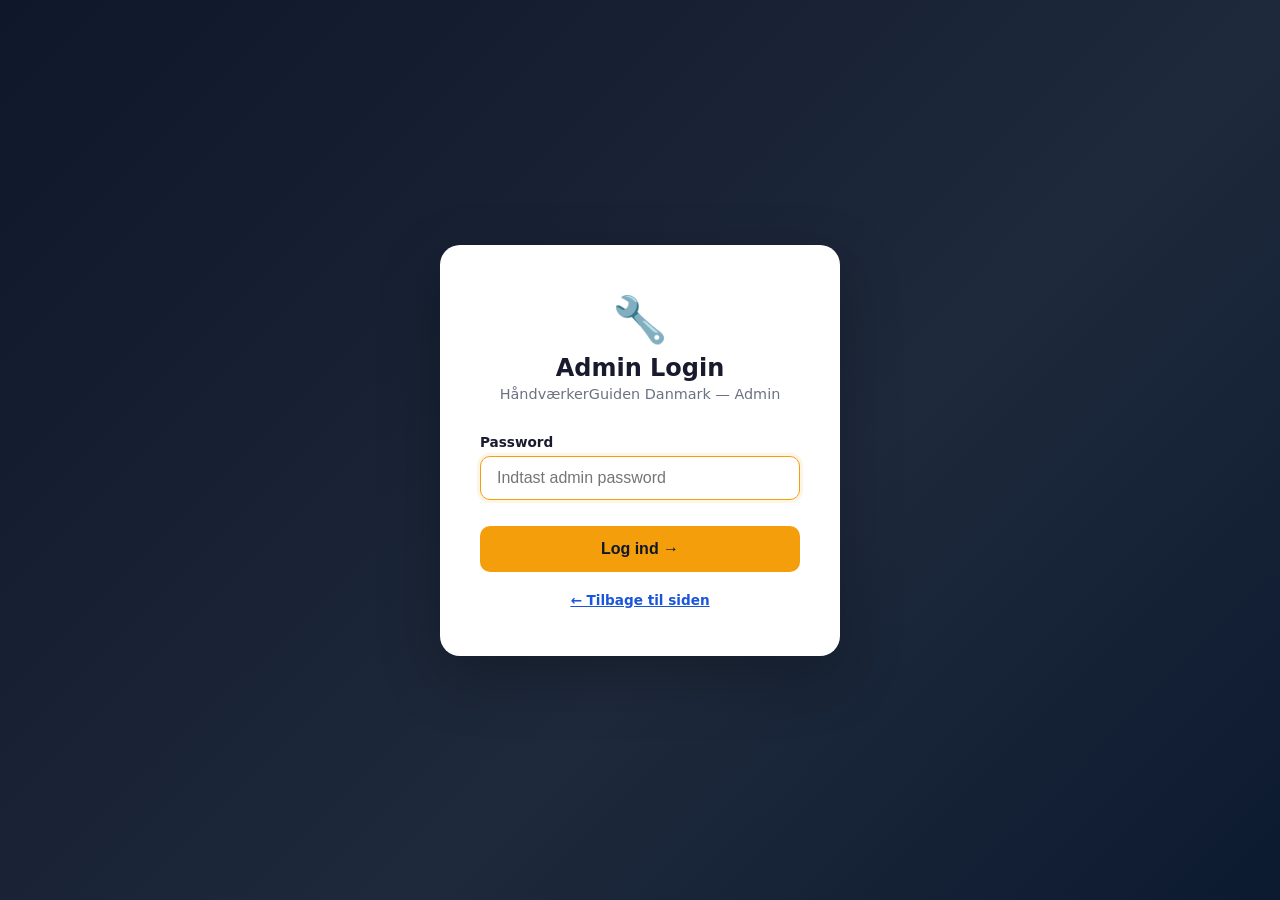
==== admin.html @ 50e91010 "Launch HåndværkerGuiden Danmark Full Danish tradesperson directory covering 14 cities. Features: map" ====
<!DOCTYPE html>
<html lang="da">
<head>
  <meta charset="UTF-8" />
  <meta name="viewport" content="width=device-width, initial-scale=1.0" />
  <title>Admin – HåndværkerGuiden Danmark</title>
  <style>
    *, *::before, *::after { box-sizing: border-box; margin: 0; padding: 0; }
    :root {
      --navy:#0f172a; --navy-2:#1e293b; --navy-3:#334155;
      --gold:#f59e0b; --gold-dark:#d97706; --gold-light:#fef3c7;
      --text:#0f172a; --muted:#64748b; --border:#e2e8f0; --bg:#f8fafc; --white:#fff;
      --green:#059669; --red:#dc2626; --orange:#f59e0b; --purple:#7c3aed;
      --link:#2563eb;
    }
    body { font-family: -apple-system, BlinkMacSystemFont, 'Segoe UI', system-ui, sans-serif; background: var(--bg); color: var(--text); min-height: 100vh; }

    /* TOPBAR */
    .topbar { background: var(--navy); color: #fff; padding: 0 24px; height: 60px; display: flex; align-items: center; justify-content: space-between; border-bottom: 2px solid var(--gold); }
    .topbar-logo { font-weight: 800; font-size: 1rem; display: flex; align-items: center; gap: 8px; color: var(--white); }
    .topbar-logo span { color: var(--gold); }
    .topbar-right { display: flex; align-items: center; gap: 16px; font-size: .88rem; color: #94a3b8; }
    .topbar-right a { color: #94a3b8; text-decoration: none; cursor: pointer; transition: color .15s; }
    .topbar-right a:hover { color: var(--gold); }

    /* LAYOUT */
    .layout { display: flex; min-height: calc(100vh - 60px); }
    .sidebar { width: 220px; background: var(--navy-2); border-right: 1px solid var(--navy-3); padding: 24px 0; flex-shrink: 0; }
    .sidebar a { display: flex; align-items: center; gap: 10px; padding: 11px 24px; font-size: .92rem; font-weight: 500; color: #94a3b8; text-decoration: none; cursor: pointer; transition: all .12s; border-left: 3px solid transparent; }
    .sidebar a:hover { background: rgba(245,158,11,.08); color: var(--gold); }
    .sidebar a.active { background: rgba(245,158,11,.12); color: var(--gold); border-left-color: var(--gold); font-weight: 700; }
    .sidebar-section { font-size: .7rem; font-weight: 700; text-transform: uppercase; letter-spacing: .1em; color: var(--navy-3); padding: 18px 24px 6px; }
    .main { flex: 1; padding: 32px; overflow-y: auto; }

    /* STAT CARDS */
    .stat-cards { display: grid; grid-template-columns: repeat(auto-fill, minmax(180px, 1fr)); gap: 16px; margin-bottom: 32px; }
    .stat-card { background: var(--white); border: 1px solid var(--border); border-radius: 12px; padding: 20px 24px; border-top: 3px solid var(--border); }
    .stat-card .val { font-size: 2.2rem; font-weight: 900; letter-spacing: -.02em; }
    .stat-card .lbl { font-size: .82rem; color: var(--muted); margin-top: 4px; }
    .stat-card.blue   { border-top-color: var(--link); } .stat-card.blue   .val { color: var(--link); }
    .stat-card.gold   { border-top-color: var(--gold); } .stat-card.gold   .val { color: var(--gold-dark); }
    .stat-card.green  { border-top-color: var(--green); } .stat-card.green  .val { color: var(--green); }
    .stat-card.purple { border-top-color: var(--purple); } .stat-card.purple .val { color: var(--purple); }

    /* SECTIONS */
    .section-head { display: flex; align-items: center; justify-content: space-between; margin-bottom: 20px; flex-wrap: wrap; gap: 12px; }
    .section-head h2 { font-size: 1.25rem; font-weight: 800; }
    .tab-panel { display: none; } .tab-panel.active { display: block; }

    /* TABLE */
    .table-wrap { background: var(--white); border: 1px solid var(--border); border-radius: 14px; overflow: hidden; box-shadow: 0 1px 3px rgba(0,0,0,.05); }
    table { width: 100%; border-collapse: collapse; font-size: .875rem; }
    thead { background: var(--bg); }
    th { padding: 12px 14px; text-align: left; font-weight: 700; color: var(--muted); font-size: .78rem; text-transform: uppercase; letter-spacing: .06em; border-bottom: 1px solid var(--border); }
    td { padding: 13px 14px; border-bottom: 1px solid var(--border); vertical-align: middle; }
    tr:last-child td { border-bottom: none; }
    tr:hover td { background: #fafbfc; }

    /* BADGES */
    .badge { display: inline-block; padding: 3px 10px; border-radius: 12px; font-size: .75rem; font-weight: 700; }
    .badge.featured { background: var(--gold-light); color: #92400e; }
    .badge.regular  { background: #f1f5f9; color: #64748b; }
    .badge.pending  { background: #fef3c7; color: #92400e; }
    .badge.active   { background: #d1fae5; color: #065f46; }
    .badge.basic    { background: #f1f5f9; color: #374151; }
    .badge.gold     { background: var(--gold-light); color: #92400e; }
    .badge.premium  { background: #ede9fe; color: #5b21b6; }
    .city-badge { display: inline-block; padding: 2px 8px; border-radius: 10px; font-size: .72rem; font-weight: 600; background: #eff6ff; color: var(--link); border: 1px solid #bfdbfe; }

    /* BUTTONS */
    .btn { display: inline-flex; align-items: center; gap: 6px; padding: 8px 14px; border-radius: 8px; font-size: .83rem; font-weight: 700; cursor: pointer; border: none; transition: all .15s; text-decoration: none; }
    .btn-gold   { background: var(--gold); color: var(--navy); }
    .btn-gold:hover   { background: var(--gold-dark); }
    .btn-navy   { background: var(--navy); color: #fff; }
    .btn-navy:hover   { background: var(--navy-2); }
    .btn-green  { background: var(--green); color: #fff; }
    .btn-green:hover  { background: #047857; }
    .btn-red    { background: var(--red); color: #fff; }
    .btn-red:hover    { background: #b91c1c; }
    .btn-ghost  { background: var(--bg); color: var(--text); border: 1px solid var(--border); }
    .btn-ghost:hover  { background: var(--border); }

    /* MODAL */
    .modal-overlay { display: none; position: fixed; inset: 0; background: rgba(0,0,0,.55); z-index: 999; align-items: center; justify-content: center; padding: 20px; backdrop-filter: blur(4px); }
    .modal-overlay.open { display: flex; }
    .modal { background: var(--white); border-radius: 18px; padding: 36px 32px; max-width: 560px; width: 100%; max-height: 90vh; overflow-y: auto; box-shadow: 0 20px 60px rgba(0,0,0,.3); position: relative; }
    .modal h3 { font-size: 1.25rem; font-weight: 800; margin-bottom: 22px; color: var(--navy); }
    .modal-close { position: absolute; top: 16px; right: 16px; background: var(--bg); border: none; border-radius: 50%; width: 32px; height: 32px; cursor: pointer; font-size: .95rem; color: var(--muted); display: flex; align-items: center; justify-content: center; transition: background .15s; }
    .modal-close:hover { background: var(--border); }
    .form-group { margin-bottom: 14px; }
    .form-group label { display: block; font-size: .82rem; font-weight: 700; margin-bottom: 5px; color: var(--text); }
    .form-group input, .form-group select, .form-group textarea {
      width: 100%; padding: 10px 12px; border: 1.5px solid var(--border); border-radius: 8px; font-size: .9rem; font-family: inherit; outline: none; transition: border-color .15s; background: var(--white);
    }
    .form-group input:focus, .form-group select:focus, .form-group textarea:focus { border-color: var(--gold); box-shadow: 0 0 0 3px rgba(245,158,11,.1); }
    .form-row { display: grid; grid-template-columns: 1fr 1fr; gap: 12px; }
    .form-check { display: flex; align-items: center; gap: 8px; font-size: .9rem; margin-bottom: 14px; padding: 12px; background: var(--gold-light); border-radius: 8px; border: 1px solid #fcd34d; }
    .form-check input { width: auto; }
    .modal-footer { display: flex; gap: 10px; justify-content: flex-end; margin-top: 24px; padding-top: 16px; border-top: 1px solid var(--border); }

    .empty-state { text-align: center; padding: 60px 20px; color: var(--muted); }
    .empty-state .icon { font-size: 3rem; margin-bottom: 12px; }
    .empty-state p { font-size: .95rem; }

    .search-input { padding: 9px 14px; border: 1.5px solid var(--border); border-radius: 8px; font-size: .9rem; outline: none; width: 240px; transition: border-color .15s; background: var(--white); }
    .search-input:focus { border-color: var(--gold); }

    .quick-actions { background: var(--white); border: 1px solid var(--border); border-radius: 14px; padding: 24px; }
    .quick-actions h3 { font-size: 1rem; font-weight: 700; margin-bottom: 16px; color: var(--navy); }

    .tip-box { background: #eff6ff; border: 1px solid #bfdbfe; border-radius: 10px; padding: 14px 18px; font-size: .88rem; color: #1e40af; margin-bottom: 20px; line-height: 1.6; }
    .tip-box strong { font-weight: 700; }

    @media(max-width:768px) {
      .layout { flex-direction: column; }
      .sidebar { width: 100%; padding: 8px 0; display: flex; overflow-x: auto; border-right: none; border-bottom: 1px solid var(--navy-3); }
      .sidebar a { white-space: nowrap; border-left: none; border-bottom: 3px solid transparent; }
      .sidebar a.active { border-left-color: transparent; border-bottom-color: var(--gold); }
      .main { padding: 16px; }
      .form-row { grid-template-columns: 1fr; }
    }
  </style>
</head>
<body>

<!-- TOPBAR -->
<div class="topbar">
  <div class="topbar-logo">🔧 HåndværkerGuiden <span>Danmark</span> <span style="color:#475569;font-weight:400;margin-left:6px;font-size:.85rem">Admin</span></div>
  <div class="topbar-right">
    <a href="index.html" target="_blank">🌐 Se siden</a>
    <a onclick="logout()">← Log ud</a>
  </div>
</div>

<div class="layout">
  <!-- SIDEBAR -->
  <nav class="sidebar">
    <div class="sidebar-section">Dashboard</div>
    <a onclick="showTab('tab-overview')" id="nav-overview" class="active">📊 Oversigt</a>
    <div class="sidebar-section">Indhold</div>
    <a onclick="showTab('tab-listings')" id="nav-listings">🔧 Håndværkere</a>
    <a onclick="showTab('tab-signups')" id="nav-signups">📥 Tilmeldinger <span id="pending-badge" style="background:var(--gold);color:var(--navy);border-radius:10px;padding:1px 7px;font-size:.72rem;margin-left:4px;font-weight:800"></span></a>
  </nav>

  <!-- MAIN -->
  <main class="main">

    <!-- OVERVIEW -->
    <div id="tab-overview" class="tab-panel active">
      <h2 style="font-size:1.5rem;font-weight:900;margin-bottom:6px;color:var(--navy)">God dag 👋</h2>
      <p style="color:var(--muted);margin-bottom:28px;font-size:.95rem">Her er et overblik over HåndværkerGuiden Danmark.</p>
      <div class="stat-cards">
        <div class="stat-card blue"><div class="val" id="ov-total">0</div><div class="lbl">Firmaer i alt</div></div>
        <div class="stat-card gold"><div class="val" id="ov-featured">0</div><div class="lbl">Fremhævet (betalt)</div></div>
        <div class="stat-card green"><div class="val" id="ov-signups">0</div><div class="lbl">Nye tilmeldinger</div></div>
        <div class="stat-card purple"><div class="val" id="ov-cities">0</div><div class="lbl">Byer dækket</div></div>
      </div>
      <div class="tip-box">💡 <strong>Tip:</strong> Ændringer du gemmer her vises automatisk på den offentlige side. Tilføj nye firmaer og marker dem som "Fremhævet" for at de vises øverst i søgeresultater.</div>
      <div class="quick-actions">
        <h3>Hurtige handlinger</h3>
        <div style="display:flex;gap:12px;flex-wrap:wrap">
          <button class="btn btn-gold" onclick="openAddModal()">＋ Tilføj firma</button>
          <button class="btn btn-ghost" onclick="showTab('tab-signups')">📥 Se tilmeldinger</button>
          <button class="btn btn-ghost" onclick="exportData()">⬇️ Eksporter data</button>
          <button class="btn btn-ghost" onclick="resetToDefault()" style="color:var(--red)">↩️ Nulstil til standard</button>
        </div>
      </div>
    </div>

    <!-- LISTINGS -->
    <div id="tab-listings" class="tab-panel">
      <div class="section-head">
        <h2>Håndværkere (<span id="listing-count">0</span>)</h2>
        <div style="display:flex;gap:10px;align-items:center;flex-wrap:wrap">
          <input class="search-input" id="listing-search" placeholder="🔍 Søg firma eller by..." oninput="renderListingsTable()" />
          <button class="btn btn-gold" onclick="openAddModal()">＋ Tilføj firma</button>
        </div>
      </div>
      <div class="table-wrap">
        <table>
          <thead><tr><th>Firma</th><th>By</th><th>Fag</th><th>Telefon</th><th>Type</th><th>Rating</th><th>Handlinger</th></tr></thead>
          <tbody id="listings-tbody"></tbody>
        </table>
      </div>
    </div>

    <!-- SIGNUPS -->
    <div id="tab-signups" class="tab-panel">
      <div class="section-head">
        <h2>Tilmeldinger (<span id="signup-count">0</span>)</h2>
        <button class="btn btn-ghost" onclick="clearApproved()">Ryd godkendte</button>
      </div>
      <div class="table-wrap">
        <table>
          <thead><tr><th>Firma</th><th>Fag</th><th>Pakke</th><th>E-mail</th><th>Dato</th><th>Status</th><th>Handlinger</th></tr></thead>
          <tbody id="signups-tbody"></tbody>
        </table>
      </div>
    </div>

  </main>
</div>

<!-- ADD/EDIT MODAL -->
<div id="listing-modal" class="modal-overlay" onclick="if(event.target===this)closeModal()">
  <div class="modal">
    <button class="modal-close" onclick="closeModal()">✕</button>
    <h3 id="modal-heading">Tilføj firma</h3>
    <input type="hidden" id="edit-id" value="" />

    <div class="form-row">
      <div class="form-group"><label>Firmanavn *</label><input type="text" id="e-name" placeholder="f.eks. Jensen El ApS" /></div>
      <div class="form-group"><label>Fag *</label>
        <select id="e-trade">
          <option value="elektriker">Elektriker</option>
          <option value="vvs">VVS-installatør</option>
          <option value="tømrer">Tømrer</option>
          <option value="maler">Maler</option>
          <option value="murer">Murer</option>
          <option value="tag">Tag &amp; Isolering</option>
          <option value="gulv">Gulvlægger</option>
          <option value="kloak">Kloakmester</option>
          <option value="glarmester">Glarmester</option>
        </select>
      </div>
    </div>

    <div class="form-row">
      <div class="form-group"><label>By *</label>
        <select id="e-city">
          <option value="københavn">København</option>
          <option value="aarhus">Aarhus</option>
          <option value="odense">Odense</option>
          <option value="aalborg">Aalborg</option>
          <option value="esbjerg">Esbjerg</option>
          <option value="vejle">Vejle</option>
          <option value="randers">Randers</option>
          <option value="roskilde">Roskilde</option>
          <option value="herning">Herning</option>
          <option value="silkeborg">Silkeborg</option>
          <option value="horsens">Horsens</option>
          <option value="kolding">Kolding</option>
          <option value="næstved">Næstved</option>
          <option value="viborg">Viborg</option>
        </select>
      </div>
      <div class="form-group"><label>Område / Dækningszone</label><input type="text" id="e-area" placeholder="f.eks. Aarhus C og omegn" /></div>
    </div>

    <div class="form-row">
      <div class="form-group"><label>Telefon *</label><input type="tel" id="e-phone" placeholder="12 34 56 78" /></div>
      <div class="form-group"><label>Hjemmeside</label><input type="url" id="e-website" placeholder="https://..." /></div>
    </div>

    <div class="form-group"><label>Kort beskrivelse <span style="font-weight:400;color:var(--muted)">(vises kun på fremhævede kort)</span></label><textarea id="e-desc" rows="2" placeholder="Hvad specialiserer firmaet sig i?"></textarea></div>

    <div class="form-row">
      <div class="form-group"><label>Rating (1.0–5.0)</label><input type="number" id="e-rating" min="1" max="5" step="0.1" placeholder="4.5" /></div>
      <div class="form-group"><label>Antal anmeldelser</label><input type="number" id="e-reviews" min="0" placeholder="12" /></div>
    </div>

    <div class="form-row">
      <div class="form-group"><label>Breddegrad (lat) <span style="font-weight:400;color:var(--muted)">til kort</span></label><input type="number" id="e-lat" step="any" placeholder="56.163" /></div>
      <div class="form-group"><label>Længdegrad (lng)</label><input type="number" id="e-lng" step="any" placeholder="10.203" /></div>
    </div>

    <div class="form-check">
      <input type="checkbox" id="e-featured" />
      <label for="e-featured"><strong>⭐ Fremhævet firma</strong> — vises øverst og har guldramme (betalt annonce)</label>
    </div>

    <div class="modal-footer">
      <button class="btn btn-ghost" onclick="closeModal()">Annuller</button>
      <button class="btn btn-gold" onclick="saveListing()">💾 Gem firma</button>
    </div>
  </div>
</div>

<script>
// ============================================================
// AUTH
// ============================================================
if (sessionStorage.getItem('hg_admin') !== 'true') {
  window.location.href = 'login.html';
}
function logout() {
  sessionStorage.removeItem('hg_admin');
  window.location.href = 'login.html';
}

// ============================================================
// DEFAULT DATA — alle 44 firmaer, alle byer
// ============================================================
const DEFAULT_LISTINGS = [
  // KØBENHAVN
  { id:1,  city:'københavn', featured:true,  name:"Hovedstaden El-Service A/S",    trade:"elektriker", tradeLabel:"Elektriker",      desc:"Autoriseret elinstallatør med speciale i boligrenovering og erhverv i hele Storkøbenhavn. Hurtigt tilbud og fleksible tider.",   phone:"32 12 34 56", website:"https://example.dk", area:"København & Frederiksberg", rating:4.9, reviewCount:47, lat:55.676, lng:12.568 },
  { id:2,  city:'københavn', featured:true,  name:"KBH VVS Specialister ApS",      trade:"vvs",        tradeLabel:"VVS-installatør", desc:"Autoriseret VVS-firma med 20 år i branchen. Badeværelsesrenovering, varmepumper og gulvvarme til fast og fair pris.",           phone:"33 23 45 67", website:"https://example.dk", area:"Hele København og omegn",   rating:4.8, reviewCount:38, lat:55.680, lng:12.574 },
  { id:3,  city:'københavn', featured:true,  name:"Nordsjællands Tømrer ApS",      trade:"tømrer",     tradeLabel:"Tømrer",          desc:"Erfarne tømrere og snedkere. Facaderenovering, kviste, altaner og carporte. Gratis besigtigelse.",                                phone:"28 99 11 44", website:"https://example.dk", area:"København N, Brønshøj",     rating:4.7, reviewCount:31, lat:55.690, lng:12.543 },
  { id:4,  city:'københavn', featured:false, name:"Nørrebro Malerfirma",            trade:"maler",      tradeLabel:"Maler",           desc:"", phone:"26 11 22 33", website:"", area:"Nørrebro, Østerbro, Indre By", rating:4.5, reviewCount:12, lat:55.692, lng:12.548 },
  { id:5,  city:'københavn', featured:false, name:"KBH Kloakmester Service",        trade:"kloak",      tradeLabel:"Kloakmester",     desc:"", phone:"32 88 77 66", website:"", area:"Hele København",              rating:4.3, reviewCount:9,  lat:55.672, lng:12.558 },
  { id:6,  city:'københavn', featured:false, name:"Capital Glarmester",             trade:"glarmester", tradeLabel:"Glarmester",      desc:"", phone:"33 44 55 66", website:"", area:"København og Frederiksberg",  rating:4.2, reviewCount:7,  lat:55.668, lng:12.571 },
  // AARHUS
  { id:7,  city:'aarhus', featured:true,  name:"Aarhus El-Service ApS",            trade:"elektriker", tradeLabel:"Elektriker",      desc:"Autoriseret elinstallatør med over 15 års erfaring. Alt fra fejlfinding til nye installationer i parcelhuse og erhverv.",         phone:"86 12 34 56", website:"https://example.dk", area:"Aarhus C & omegn",          rating:4.8, reviewCount:23, lat:56.157, lng:10.211 },
  { id:8,  city:'aarhus', featured:true,  name:"Hansen VVS & Badeværelse",         trade:"vvs",        tradeLabel:"VVS-installatør", desc:"Autoriseret VVS-firma. Specialister i badeværelsesrenovering, gulvvarme og varmepumper. Hurtig respons på akutte opgaver.",      phone:"87 65 43 21", website:"https://example.dk", area:"Aarhus N, Risskov, Lystrup", rating:4.9, reviewCount:31, lat:56.187, lng:10.201 },
  { id:9,  city:'aarhus', featured:true,  name:"Mikkelsen Tømrer & Snedker",       trade:"tømrer",     tradeLabel:"Tømrer",          desc:"Kvalitetstømreri til private og boligforeninger. Tagrenoveringer, kviste, carporte og terrasser. Gratis tilbud.",                  phone:"23 45 67 89", website:"https://example.dk", area:"Hele Aarhus Kommune",        rating:4.7, reviewCount:18, lat:56.163, lng:10.182 },
  { id:10, city:'aarhus', featured:true,  name:"Brdr. Andersen Malerfirma",        trade:"maler",      tradeLabel:"Maler",           desc:"Professionelt malerfirma med fokus på grundig forbehandling og holdbare resultater. Indendørs, udendørs og tapetsering.",          phone:"40 20 10 30", website:"https://example.dk", area:"Aarhus S, Viby, Brabrand",   rating:4.6, reviewCount:14, lat:56.120, lng:10.169 },
  { id:11, city:'aarhus', featured:false, name:"Larsen El",                        trade:"elektriker", tradeLabel:"Elektriker",      desc:"", phone:"86 99 11 22", website:"", area:"Aarhus V",                   rating:4.2, reviewCount:7,  lat:56.154, lng:10.168 },
  { id:12, city:'aarhus', featured:false, name:"TAG & ISOLERING Aarhus",           trade:"tag",        tradeLabel:"Tag & Isolering", desc:"", phone:"71 44 55 66", website:"", area:"Hele Østjylland",            rating:4.4, reviewCount:11, lat:56.180, lng:10.225 },
  { id:13, city:'aarhus', featured:false, name:"Kloakmester Søren Nielsen",        trade:"kloak",      tradeLabel:"Kloakmester",     desc:"", phone:"86 33 11 22", website:"", area:"Aarhus, Odder, Horsens",    rating:4.0, reviewCount:6,  lat:56.139, lng:10.204 },
  // ODENSE
  { id:14, city:'odense', featured:true,  name:"Odense El & Teknik A/S",           trade:"elektriker", tradeLabel:"Elektriker",      desc:"Autoriseret elinstallatør på Fyn med speciale i smart home, solceller og ladestandere til elbil.",                               phone:"66 12 34 56", website:"https://example.dk", area:"Odense C og NV",            rating:4.7, reviewCount:29, lat:55.396, lng:10.388 },
  { id:15, city:'odense', featured:true,  name:"Fyns VVS & Energi ApS",            trade:"vvs",        tradeLabel:"VVS-installatør", desc:"Autoriseret VVS på Fyn. Varmepumper, solvarme og energirenovering til private og boligforeninger.",                              phone:"63 23 45 67", website:"https://example.dk", area:"Odense og hele Fyn",        rating:4.8, reviewCount:22, lat:55.405, lng:10.375 },
  { id:16, city:'odense', featured:false, name:"Andersen Maler Odense",            trade:"maler",      tradeLabel:"Maler",           desc:"", phone:"65 99 11 22", website:"", area:"Odense og omegn",            rating:4.4, reviewCount:8,  lat:55.389, lng:10.395 },
  { id:17, city:'odense', featured:false, name:"Fyn Tømrermester",                 trade:"tømrer",     tradeLabel:"Tømrer",          desc:"", phone:"24 55 66 77", website:"", area:"Odense og Middelfart",      rating:4.2, reviewCount:6,  lat:55.385, lng:10.380 },
  { id:18, city:'odense', featured:false, name:"Odense Murerforretning",           trade:"murer",      tradeLabel:"Murer",           desc:"", phone:"66 14 22 33", website:"", area:"Odense og Kerteminde",      rating:4.3, reviewCount:5,  lat:55.400, lng:10.404 },
  // AALBORG
  { id:19, city:'aalborg', featured:true,  name:"Aalborg El-Installation ApS",     trade:"elektriker", tradeLabel:"Elektriker",      desc:"Nordjyllands førende elinstallatør. Boliger, erhverv og industrianlæg. Tilbud inden 24 timer.",                                  phone:"98 12 34 56", website:"https://example.dk", area:"Aalborg og omegn",          rating:4.8, reviewCount:34, lat:57.048, lng:9.921 },
  { id:20, city:'aalborg', featured:true,  name:"Nord VVS & Varmeteknik",          trade:"vvs",        tradeLabel:"VVS-installatør", desc:"Autoriseret VVS i Nordjylland. Specialister i varmepumper, badeværelse og fjernvarmetilslutning.",                               phone:"98 65 43 21", website:"https://example.dk", area:"Aalborg, Nørresundby",      rating:4.7, reviewCount:19, lat:57.053, lng:9.930 },
  { id:21, city:'aalborg', featured:false, name:"Nordjysk Malerfirma",             trade:"maler",      tradeLabel:"Maler",           desc:"", phone:"30 11 22 33", website:"", area:"Aalborg og Nørresundby",   rating:4.3, reviewCount:7,  lat:57.043, lng:9.910 },
  { id:22, city:'aalborg', featured:false, name:"Aalborg Tømrer & Snedker",        trade:"tømrer",     tradeLabel:"Tømrer",          desc:"", phone:"42 55 66 77", website:"", area:"Aalborg og Jammerbugt",   rating:4.1, reviewCount:5,  lat:57.040, lng:9.935 },
  // ESBJERG
  { id:23, city:'esbjerg', featured:true,  name:"Vestjyllands El-Service ApS",     trade:"elektriker", tradeLabel:"Elektriker",      desc:"Autoriseret elinstallatør i Esbjerg. Industriel, marin og privat installation. 24/7 vagtservice.",                               phone:"75 12 34 56", website:"https://example.dk", area:"Esbjerg, Fanø og Varde",    rating:4.6, reviewCount:15, lat:55.476, lng:8.459 },
  { id:24, city:'esbjerg', featured:false, name:"Esbjerg VVS & Kloak",             trade:"vvs",        tradeLabel:"VVS-installatør", desc:"", phone:"75 65 43 21", website:"", area:"Esbjerg og Ribe",          rating:4.2, reviewCount:8,  lat:55.470, lng:8.452 },
  { id:25, city:'esbjerg', featured:false, name:"Sønderjyllands Maler",            trade:"maler",      tradeLabel:"Maler",           desc:"", phone:"74 12 33 44", website:"", area:"Esbjerg og Kolding",       rating:4.1, reviewCount:4,  lat:55.482, lng:8.470 },
  // VEJLE
  { id:26, city:'vejle', featured:true,  name:"Vejle El & Smart Home",             trade:"elektriker", tradeLabel:"Elektriker",      desc:"Autoriseret elektriker med speciale i smart home, solceller og ladestandere. Betjener hele Trekantområdet.",                     phone:"75 82 34 56", website:"https://example.dk", area:"Vejle og Trekantområdet",  rating:4.7, reviewCount:21, lat:55.709, lng:9.536 },
  { id:27, city:'vejle', featured:true,  name:"Trekant VVS & Badeværelse",         trade:"vvs",        tradeLabel:"VVS-installatør", desc:"Autoriseret VVS til private og erhverv i Trekantområdet. Varmepumper, badeværelser og gulvvarme.",                               phone:"75 82 65 43", website:"https://example.dk", area:"Vejle, Kolding, Fredericia", rating:4.6, reviewCount:17, lat:55.715, lng:9.528 },
  { id:28, city:'vejle', featured:false, name:"Vejle Tømrerfirma",                 trade:"tømrer",     tradeLabel:"Tømrer",          desc:"", phone:"75 82 11 22", website:"", area:"Vejle og Hedensted",       rating:4.3, reviewCount:8,  lat:55.703, lng:9.548 },
  // RANDERS
  { id:29, city:'randers', featured:true,  name:"Randers El-Mester ApS",           trade:"elektriker", tradeLabel:"Elektriker",      desc:"Autoriseret elinstallatør i Randers og omegn. Bolig, landbrug og erhverv. Akutservice.",                                        phone:"86 42 34 56", website:"https://example.dk", area:"Randers og Favrskov",      rating:4.6, reviewCount:13, lat:56.461, lng:10.036 },
  { id:30, city:'randers', featured:false, name:"Randers VVS Service",             trade:"vvs",        tradeLabel:"VVS-installatør", desc:"", phone:"86 42 65 43", website:"", area:"Randers og Hobro",         rating:4.2, reviewCount:6,  lat:56.455, lng:10.045 },
  // ROSKILDE
  { id:31, city:'roskilde', featured:true,  name:"Roskilde El & Teknik",           trade:"elektriker", tradeLabel:"Elektriker",      desc:"Autoriseret elinstallatør vest for København. Specialister i energirenovering og EV-ladestandere.",                              phone:"46 32 34 56", website:"https://example.dk", area:"Roskilde og Lejre",         rating:4.6, reviewCount:17, lat:55.642, lng:12.087 },
  { id:32, city:'roskilde', featured:false, name:"Sjællandsk Malerfirma",          trade:"maler",      tradeLabel:"Maler",           desc:"", phone:"46 32 65 43", website:"", area:"Roskilde og Holbæk",       rating:4.4, reviewCount:9,  lat:55.648, lng:12.095 },
  // HERNING
  { id:33, city:'herning', featured:true,  name:"Midtjyllands El & Teknik",        trade:"elektriker", tradeLabel:"Elektriker",      desc:"Autoriseret elinstallatør i Midt- og Vestjylland. Bolig, landbrug og erhverv. 24/7.",                                            phone:"97 22 34 56", website:"https://example.dk", area:"Herning og Ikast",          rating:4.5, reviewCount:13, lat:56.139, lng:8.973 },
  { id:34, city:'herning', featured:false, name:"Herning VVS Service",             trade:"vvs",        tradeLabel:"VVS-installatør", desc:"", phone:"97 22 65 43", website:"", area:"Herning og Holstebro",     rating:4.2, reviewCount:6,  lat:56.132, lng:8.980 },
  // SILKEBORG
  { id:35, city:'silkeborg', featured:true,  name:"Silkeborg El-Service",          trade:"elektriker", tradeLabel:"Elektriker",      desc:"Autoriseret elinstallatør i hjertet af Jylland. Specialister i energioptimering og solceller.",                                 phone:"86 82 34 56", website:"https://example.dk", area:"Silkeborg og Skanderborg",  rating:4.7, reviewCount:16, lat:56.172, lng:9.551 },
  { id:36, city:'silkeborg', featured:false, name:"Silkeborg Tømrerfirma",         trade:"tømrer",     tradeLabel:"Tømrer",          desc:"", phone:"86 82 65 43", website:"", area:"Silkeborg og Viborg",      rating:4.3, reviewCount:7,  lat:56.165, lng:9.558 },
  // HORSENS
  { id:37, city:'horsens', featured:true,  name:"Horsens El-Installatør",          trade:"elektriker", tradeLabel:"Elektriker",      desc:"Autoriseret elinstallatør i Horsens. Bolig, erhverv og havneområdet. Hurtigt tilbud.",                                          phone:"75 62 34 56", website:"https://example.dk", area:"Horsens og Hedensted",     rating:4.5, reviewCount:11, lat:55.860, lng:9.844 },
  { id:38, city:'horsens', featured:false, name:"Horsens VVS & Varme",             trade:"vvs",        tradeLabel:"VVS-installatør", desc:"", phone:"75 62 65 43", website:"", area:"Horsens og Skanderborg",   rating:4.2, reviewCount:5,  lat:55.866, lng:9.851 },
  // KOLDING
  { id:39, city:'kolding', featured:true,  name:"Kolding El & Teknik ApS",         trade:"elektriker", tradeLabel:"Elektriker",      desc:"Autoriseret elinstallatør med base i Kolding. Servicerer hele Syd- og Sønderjylland.",                                          phone:"75 52 34 56", website:"https://example.dk", area:"Kolding og Haderslev",     rating:4.6, reviewCount:14, lat:55.491, lng:9.472 },
  { id:40, city:'kolding', featured:false, name:"Kolding Murerforretning",         trade:"murer",      tradeLabel:"Murer",           desc:"", phone:"75 52 65 43", website:"", area:"Kolding og omegn",         rating:4.1, reviewCount:6,  lat:55.498, lng:9.480 },
  // NÆSTVED
  { id:41, city:'næstved', featured:true,  name:"Næstved El-Service",              trade:"elektriker", tradeLabel:"Elektriker",      desc:"Autoriseret elinstallatør på Sydsjælland. Bolig, erhverv og landbrug.",                                                         phone:"55 72 34 56", website:"https://example.dk", area:"Næstved og Vordingborg",   rating:4.5, reviewCount:10, lat:55.230, lng:11.762 },
  { id:42, city:'næstved', featured:false, name:"Sydsjællands VVS",               trade:"vvs",        tradeLabel:"VVS-installatør", desc:"", phone:"55 72 65 43", website:"", area:"Næstved og Faxe",          rating:4.0, reviewCount:4,  lat:55.236, lng:11.770 },
  // VIBORG
  { id:43, city:'viborg', featured:true,  name:"Viborg El & Kraft ApS",            trade:"elektriker", tradeLabel:"Elektriker",      desc:"Autoriseret elinstallatør centralt i Jylland. Bolig, landbrug og industri.",                                                     phone:"86 62 34 56", website:"https://example.dk", area:"Viborg og Skive",           rating:4.6, reviewCount:12, lat:56.453, lng:9.403 },
  { id:44, city:'viborg', featured:false, name:"Viborg Tømrermester",              trade:"tømrer",     tradeLabel:"Tømrer",          desc:"", phone:"86 62 65 43", website:"", area:"Viborg og Bjerringbro",    rating:4.2, reviewCount:5,  lat:56.459, lng:9.412 },
];

const TRADE_LABELS = { elektriker:'Elektriker', vvs:'VVS-installatør', tømrer:'Tømrer', maler:'Maler', murer:'Murer', tag:'Tag & Isolering', gulv:'Gulvlægger', kloak:'Kloakmester', glarmester:'Glarmester' };
const CITY_LABELS  = { københavn:'København', aarhus:'Aarhus', odense:'Odense', aalborg:'Aalborg', esbjerg:'Esbjerg', vejle:'Vejle', randers:'Randers', roskilde:'Roskilde', herning:'Herning', silkeborg:'Silkeborg', horsens:'Horsens', kolding:'Kolding', næstved:'Næstved', viborg:'Viborg' };

function getListings() {
  const s = localStorage.getItem('hg_listings');
  if (s) { try { return JSON.parse(s); } catch(e) {} }
  return JSON.parse(JSON.stringify(DEFAULT_LISTINGS));
}
function saveListings(data) { localStorage.setItem('hg_listings', JSON.stringify(data)); }
function getSignups()  { const s = localStorage.getItem('hg_signups');  if (s) { try { return JSON.parse(s); } catch(e) {} } return []; }
function saveSignups(data) { localStorage.setItem('hg_signups', JSON.stringify(data)); }

// ============================================================
// TABS
// ============================================================
function showTab(id) {
  document.querySelectorAll('.tab-panel').forEach(p => p.classList.remove('active'));
  document.querySelectorAll('.sidebar a').forEach(a => a.classList.remove('active'));
  document.getElementById(id).classList.add('active');
  document.getElementById('nav-' + id.replace('tab-','')).classList.add('active');
  if (id === 'tab-listings') renderListingsTable();
  if (id === 'tab-signups')  renderSignupsTable();
  if (id === 'tab-overview') renderOverview();
}

// ============================================================
// OVERVIEW
// ============================================================
function renderOverview() {
  const listings = getListings();
  const signups  = getSignups().filter(s => s.status === 'pending');
  const cities   = new Set(listings.map(l => l.city)).size;
  document.getElementById('ov-total').textContent    = listings.length;
  document.getElementById('ov-featured').textContent = listings.filter(l => l.featured).length;
  document.getElementById('ov-signups').textContent  = signups.length;
  document.getElementById('ov-cities').textContent   = cities;
}

function updatePendingBadge() {
  const count = getSignups().filter(s => s.status === 'pending').length;
  document.getElementById('pending-badge').textContent = count > 0 ? count : '';
}

// ============================================================
// LISTINGS TABLE
// ============================================================
function renderListingsTable() {
  const listings = getListings();
  const q = (document.getElementById('listing-search')?.value || '').toLowerCase();
  const filtered = q ? listings.filter(l =>
    l.name.toLowerCase().includes(q) ||
    (l.city || '').toLowerCase().includes(q) ||
    l.tradeLabel.toLowerCase().includes(q)
  ) : listings;
  document.getElementById('listing-count').textContent = listings.length;

  const tbody = document.getElementById('listings-tbody');
  if (filtered.length === 0) {
    tbody.innerHTML = `<tr><td colspan="7"><div class="empty-state"><div class="icon">🔍</div><p>Ingen firmaer fundet.</p></div></td></tr>`;
    return;
  }
  tbody.innerHTML = filtered.map(l => `
    <tr>
      <td><strong>${l.name}</strong>${l.website ? `<br><a href="${l.website}" target="_blank" style="font-size:.75rem;color:var(--link)">${l.website}</a>` : ''}</td>
      <td><span class="city-badge">${CITY_LABELS[l.city] || l.city || '—'}</span></td>
      <td>${l.tradeLabel}</td>
      <td><a href="tel:${l.phone.replace(/\s/g,'')}">${l.phone}</a></td>
      <td><span class="badge ${l.featured ? 'featured' : 'regular'}">${l.featured ? '⭐ Fremhævet' : 'Gratis'}</span></td>
      <td style="font-size:.85rem">${l.rating ? `★ ${Number(l.rating).toFixed(1)} (${l.reviewCount})` : '—'}</td>
      <td style="display:flex;gap:6px;flex-wrap:wrap">
        <button class="btn btn-ghost" onclick="openEditModal(${l.id})">✏️</button>
        <button class="btn btn-ghost" onclick="toggleFeatured(${l.id})" title="${l.featured ? 'Fjern fremhævning' : 'Fremhæv firma'}" style="color:${l.featured ? 'var(--muted)' : 'var(--gold-dark)'}">${l.featured ? '▽' : '⭐'}</button>
        <button class="btn btn-ghost" onclick="deleteListing(${l.id})" style="color:var(--red)">🗑️</button>
      </td>
    </tr>`).join('');
}

// ============================================================
// SIGNUPS TABLE
// ============================================================
function renderSignupsTable() {
  const signups = getSignups();
  document.getElementById('signup-count').textContent = signups.length;
  const tbody = document.getElementById('signups-tbody');
  if (signups.length === 0) {
    tbody.innerHTML = `<tr><td colspan="7"><div class="empty-state"><div class="icon">📥</div><p>Ingen tilmeldinger endnu.<br>De vises her når folk klikker "Vælg pakke" på siden.</p></div></td></tr>`;
    return;
  }
  tbody.innerHTML = signups.slice().reverse().map(s => `
    <tr>
      <td><strong>${s.name}</strong><br><small style="color:var(--muted)">${s.phone}</small></td>
      <td>${s.trade}</td>
      <td><span class="badge ${s.plan.toLowerCase()}">${s.plan}</span><br><small style="color:var(--muted)">${s.amount} kr/md.</small></td>
      <td><a href="mailto:${s.email}" style="font-size:.85rem">${s.email}</a></td>
      <td style="font-size:.8rem;color:var(--muted)">${new Date(s.submittedAt).toLocaleDateString('da-DK')}</td>
      <td><span class="badge ${s.status}">${s.status === 'pending' ? '⏳ Afventer' : '✅ Aktiveret'}</span></td>
      <td style="display:flex;gap:6px;flex-wrap:wrap">
        ${s.status === 'pending' ? `<button class="btn btn-green" onclick="activateSignup('${s.id}')">✅ Aktivér</button>` : ''}
        <button class="btn btn-ghost" onclick="deleteSignup('${s.id}')" style="color:var(--red)">🗑️</button>
      </td>
    </tr>`).join('');
}

// ============================================================
// LISTING CRUD
// ============================================================
function openAddModal() {
  document.getElementById('modal-heading').textContent = 'Tilføj nyt firma';
  document.getElementById('edit-id').value = '';
  ['e-name','e-phone','e-website','e-area','e-desc','e-lat','e-lng'].forEach(id => document.getElementById(id).value = '');
  document.getElementById('e-trade').value    = 'elektriker';
  document.getElementById('e-city').value     = 'aarhus';
  document.getElementById('e-rating').value   = '';
  document.getElementById('e-reviews').value  = '';
  document.getElementById('e-featured').checked = false;
  document.getElementById('listing-modal').classList.add('open');
}

function openEditModal(id) {
  const l = getListings().find(x => x.id === id);
  if (!l) return;
  document.getElementById('modal-heading').textContent = 'Rediger firma';
  document.getElementById('edit-id').value        = id;
  document.getElementById('e-name').value         = l.name;
  document.getElementById('e-trade').value        = l.trade;
  document.getElementById('e-city').value         = l.city || 'aarhus';
  document.getElementById('e-phone').value        = l.phone;
  document.getElementById('e-website').value      = l.website || '';
  document.getElementById('e-area').value         = l.area || '';
  document.getElementById('e-desc').value         = l.desc || '';
  document.getElementById('e-rating').value       = l.rating || '';
  document.getElementById('e-reviews').value      = l.reviewCount || '';
  document.getElementById('e-lat').value          = l.lat || '';
  document.getElementById('e-lng').value          = l.lng || '';
  document.getElementById('e-featured').checked   = l.featured;
  document.getElementById('listing-modal').classList.add('open');
}

function closeModal() { document.getElementById('listing-modal').classList.remove('open'); }

function saveListing() {
  const name  = document.getElementById('e-name').value.trim();
  const phone = document.getElementById('e-phone').value.trim();
  if (!name || !phone) { alert('Firmanavn og telefon er påkrævet.'); return; }

  const trade    = document.getElementById('e-trade').value;
  const city     = document.getElementById('e-city').value;
  const listings = getListings();
  const editId   = parseInt(document.getElementById('edit-id').value) || null;

  const entry = {
    id:          editId || Date.now(),
    name, trade, city,
    tradeLabel:  TRADE_LABELS[trade] || trade,
    phone,
    website:     document.getElementById('e-website').value.trim(),
    area:        document.getElementById('e-area').value.trim(),
    desc:        document.getElementById('e-desc').value.trim(),
    rating:      parseFloat(document.getElementById('e-rating').value) || null,
    reviewCount: parseInt(document.getElementById('e-reviews').value) || 0,
    lat:         parseFloat(document.getElementById('e-lat').value) || null,
    lng:         parseFloat(document.getElementById('e-lng').value) || null,
    featured:    document.getElementById('e-featured').checked,
  };

  if (editId) {
    const idx = listings.findIndex(l => l.id === editId);
    if (idx !== -1) listings[idx] = entry;
  } else {
    listings.push(entry);
  }

  saveListings(listings);
  closeModal();
  renderListingsTable();
  renderOverview();
}

function deleteListing(id) {
  if (!confirm('Slet dette firma?')) return;
  saveListings(getListings().filter(l => l.id !== id));
  renderListingsTable();
  renderOverview();
}

function toggleFeatured(id) {
  const listings = getListings();
  const l = listings.find(x => x.id === id);
  if (l) l.featured = !l.featured;
  saveListings(listings);
  renderListingsTable();
  renderOverview();
}

// ============================================================
// SIGNUP ACTIONS
// ============================================================
function activateSignup(sid) {
  const signups = getSignups();
  const signup  = signups.find(s => String(s.id) === String(sid));
  if (!signup) return;
  signup.status = 'active';
  saveSignups(signups);

  const listings = getListings();
  const tradeKey = Object.entries(TRADE_LABELS).find(([k,v]) => v.toLowerCase().includes(signup.trade.toLowerCase()))?.[0] || 'elektriker';
  listings.push({
    id: Date.now(), name: signup.name,
    trade: tradeKey, tradeLabel: TRADE_LABELS[tradeKey],
    city: 'aarhus',
    phone: signup.phone, website: signup.website || '',
    area: signup.area || 'Danmark',
    desc: '', rating: null, reviewCount: 0,
    featured: signup.plan !== 'Basic',
    lat: null, lng: null,
  });
  saveListings(listings);
  renderSignupsTable();
  renderOverview();
  updatePendingBadge();
}

function deleteSignup(sid) {
  if (!confirm('Fjern denne tilmelding?')) return;
  saveSignups(getSignups().filter(s => String(s.id) !== String(sid)));
  renderSignupsTable();
  updatePendingBadge();
}

function clearApproved() {
  saveSignups(getSignups().filter(s => s.status === 'pending'));
  renderSignupsTable();
}

// ============================================================
// MISC
// ============================================================
function exportData() {
  const data = { listings: getListings(), signups: getSignups(), exportedAt: new Date().toISOString() };
  const blob = new Blob([JSON.stringify(data, null, 2)], { type: 'application/json' });
  const a = document.createElement('a');
  a.href = URL.createObjectURL(blob);
  a.download = `haandvaerkerguiden-backup-${new Date().toISOString().slice(0,10)}.json`;
  a.click();
}

function resetToDefault() {
  if (!confirm('Nulstil ALLE firmaer til de 44 standard-firmaer? Dette kan ikke fortrydes.')) return;
  localStorage.removeItem('hg_listings');
  renderListingsTable();
  renderOverview();
}

document.addEventListener('keydown', e => { if (e.key === 'Escape') closeModal(); });

// ============================================================
// INIT
// ============================================================
renderOverview();
updatePendingBadge();
</script>
</body>
</html>
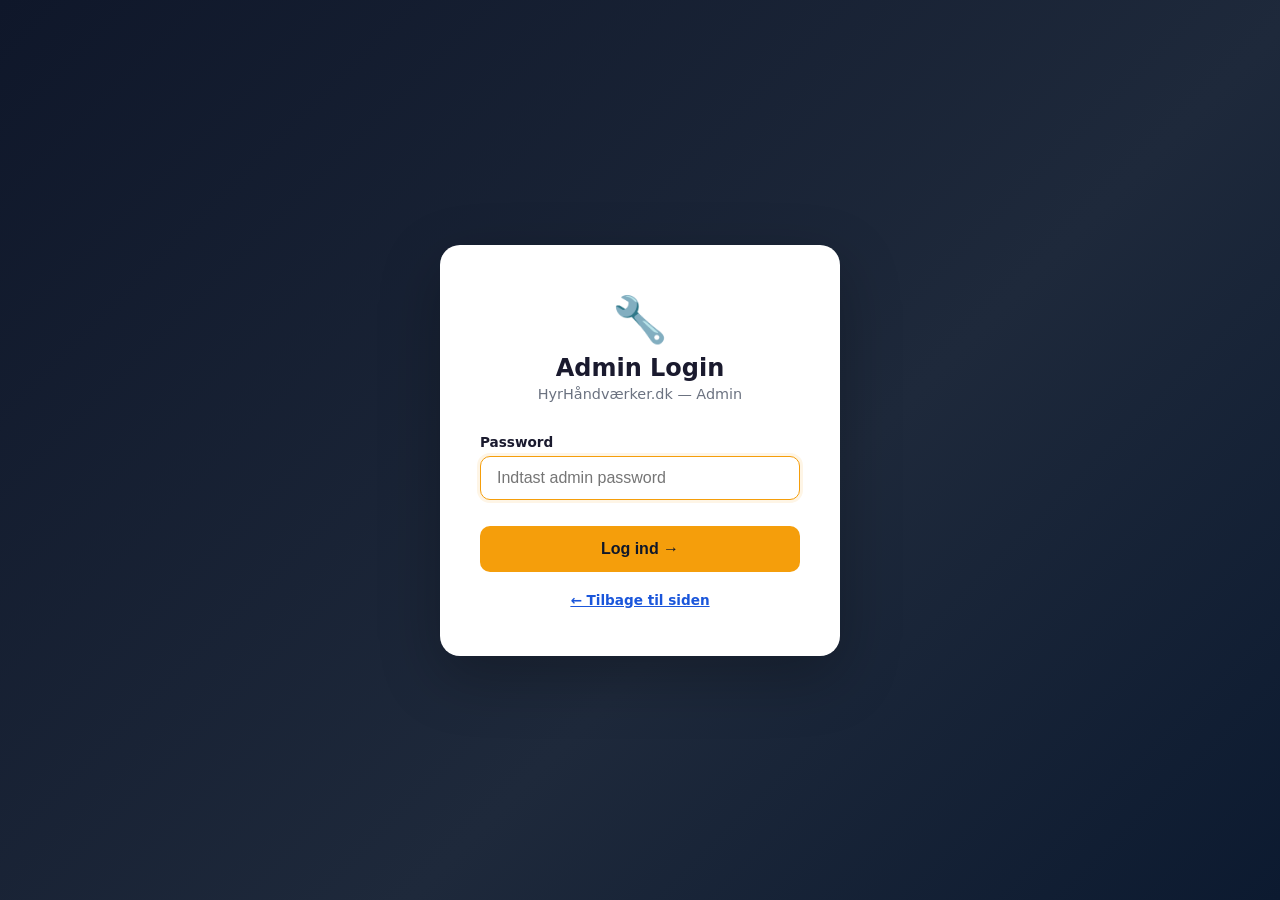
==== commit a6ba884e: "all updates - rebrand, remove fake data, fix admin" ====
--- a/admin.html
+++ b/admin.html
@@ -3,7 +3,7 @@
 <head>
   <meta charset="UTF-8" />
   <meta name="viewport" content="width=device-width, initial-scale=1.0" />
-  <title>Admin – HåndværkerGuiden Danmark</title>
+  <title>Admin – HyrHåndværker.dk</title>
   <style>
     *, *::before, *::after { box-sizing: border-box; margin: 0; padding: 0; }
     :root {
@@ -125,7 +125,7 @@
 
 <!-- TOPBAR -->
 <div class="topbar">
-  <div class="topbar-logo">🔧 HåndværkerGuiden <span>Danmark</span> <span style="color:#475569;font-weight:400;margin-left:6px;font-size:.85rem">Admin</span></div>
+  <div class="topbar-logo">🔧 HyrHåndværker<span>.dk</span> <span style="color:#475569;font-weight:400;margin-left:6px;font-size:.85rem">Admin</span></div>
   <div class="topbar-right">
     <a href="index.html" target="_blank">🌐 Se siden</a>
     <a onclick="logout()">← Log ud</a>
@@ -148,7 +148,7 @@
     <!-- OVERVIEW -->
     <div id="tab-overview" class="tab-panel active">
       <h2 style="font-size:1.5rem;font-weight:900;margin-bottom:6px;color:var(--navy)">God dag 👋</h2>
-      <p style="color:var(--muted);margin-bottom:28px;font-size:.95rem">Her er et overblik over HåndværkerGuiden Danmark.</p>
+      <p style="color:var(--muted);margin-bottom:28px;font-size:.95rem">Her er et overblik over HyrHåndværker.dk.</p>
       <div class="stat-cards">
         <div class="stat-card blue"><div class="val" id="ov-total">0</div><div class="lbl">Firmaer i alt</div></div>
         <div class="stat-card gold"><div class="val" id="ov-featured">0</div><div class="lbl">Fremhævet (betalt)</div></div>
@@ -289,71 +289,14 @@
 }
 
 // ============================================================
-// DEFAULT DATA — alle 44 firmaer, alle byer
+// DEFAULT DATA — rigtige firmaer
 // ============================================================
 const DEFAULT_LISTINGS = [
-  // KØBENHAVN
-  { id:1,  city:'københavn', featured:true,  name:"Hovedstaden El-Service A/S",    trade:"elektriker", tradeLabel:"Elektriker",      desc:"Autoriseret elinstallatør med speciale i boligrenovering og erhverv i hele Storkøbenhavn. Hurtigt tilbud og fleksible tider.",   phone:"32 12 34 56", website:"https://example.dk", area:"København & Frederiksberg", rating:4.9, reviewCount:47, lat:55.676, lng:12.568 },
-  { id:2,  city:'københavn', featured:true,  name:"KBH VVS Specialister ApS",      trade:"vvs",        tradeLabel:"VVS-installatør", desc:"Autoriseret VVS-firma med 20 år i branchen. Badeværelsesrenovering, varmepumper og gulvvarme til fast og fair pris.",           phone:"33 23 45 67", website:"https://example.dk", area:"Hele København og omegn",   rating:4.8, reviewCount:38, lat:55.680, lng:12.574 },
-  { id:3,  city:'københavn', featured:true,  name:"Nordsjællands Tømrer ApS",      trade:"tømrer",     tradeLabel:"Tømrer",          desc:"Erfarne tømrere og snedkere. Facaderenovering, kviste, altaner og carporte. Gratis besigtigelse.",                                phone:"28 99 11 44", website:"https://example.dk", area:"København N, Brønshøj",     rating:4.7, reviewCount:31, lat:55.690, lng:12.543 },
-  { id:4,  city:'københavn', featured:false, name:"Nørrebro Malerfirma",            trade:"maler",      tradeLabel:"Maler",           desc:"", phone:"26 11 22 33", website:"", area:"Nørrebro, Østerbro, Indre By", rating:4.5, reviewCount:12, lat:55.692, lng:12.548 },
-  { id:5,  city:'københavn', featured:false, name:"KBH Kloakmester Service",        trade:"kloak",      tradeLabel:"Kloakmester",     desc:"", phone:"32 88 77 66", website:"", area:"Hele København",              rating:4.3, reviewCount:9,  lat:55.672, lng:12.558 },
-  { id:6,  city:'københavn', featured:false, name:"Capital Glarmester",             trade:"glarmester", tradeLabel:"Glarmester",      desc:"", phone:"33 44 55 66", website:"", area:"København og Frederiksberg",  rating:4.2, reviewCount:7,  lat:55.668, lng:12.571 },
-  // AARHUS
-  { id:7,  city:'aarhus', featured:true,  name:"Aarhus El-Service ApS",            trade:"elektriker", tradeLabel:"Elektriker",      desc:"Autoriseret elinstallatør med over 15 års erfaring. Alt fra fejlfinding til nye installationer i parcelhuse og erhverv.",         phone:"86 12 34 56", website:"https://example.dk", area:"Aarhus C & omegn",          rating:4.8, reviewCount:23, lat:56.157, lng:10.211 },
-  { id:8,  city:'aarhus', featured:true,  name:"Hansen VVS & Badeværelse",         trade:"vvs",        tradeLabel:"VVS-installatør", desc:"Autoriseret VVS-firma. Specialister i badeværelsesrenovering, gulvvarme og varmepumper. Hurtig respons på akutte opgaver.",      phone:"87 65 43 21", website:"https://example.dk", area:"Aarhus N, Risskov, Lystrup", rating:4.9, reviewCount:31, lat:56.187, lng:10.201 },
-  { id:9,  city:'aarhus', featured:true,  name:"Mikkelsen Tømrer & Snedker",       trade:"tømrer",     tradeLabel:"Tømrer",          desc:"Kvalitetstømreri til private og boligforeninger. Tagrenoveringer, kviste, carporte og terrasser. Gratis tilbud.",                  phone:"23 45 67 89", website:"https://example.dk", area:"Hele Aarhus Kommune",        rating:4.7, reviewCount:18, lat:56.163, lng:10.182 },
-  { id:10, city:'aarhus', featured:true,  name:"Brdr. Andersen Malerfirma",        trade:"maler",      tradeLabel:"Maler",           desc:"Professionelt malerfirma med fokus på grundig forbehandling og holdbare resultater. Indendørs, udendørs og tapetsering.",          phone:"40 20 10 30", website:"https://example.dk", area:"Aarhus S, Viby, Brabrand",   rating:4.6, reviewCount:14, lat:56.120, lng:10.169 },
-  { id:11, city:'aarhus', featured:false, name:"Larsen El",                        trade:"elektriker", tradeLabel:"Elektriker",      desc:"", phone:"86 99 11 22", website:"", area:"Aarhus V",                   rating:4.2, reviewCount:7,  lat:56.154, lng:10.168 },
-  { id:12, city:'aarhus', featured:false, name:"TAG & ISOLERING Aarhus",           trade:"tag",        tradeLabel:"Tag & Isolering", desc:"", phone:"71 44 55 66", website:"", area:"Hele Østjylland",            rating:4.4, reviewCount:11, lat:56.180, lng:10.225 },
-  { id:13, city:'aarhus', featured:false, name:"Kloakmester Søren Nielsen",        trade:"kloak",      tradeLabel:"Kloakmester",     desc:"", phone:"86 33 11 22", website:"", area:"Aarhus, Odder, Horsens",    rating:4.0, reviewCount:6,  lat:56.139, lng:10.204 },
-  // ODENSE
-  { id:14, city:'odense', featured:true,  name:"Odense El & Teknik A/S",           trade:"elektriker", tradeLabel:"Elektriker",      desc:"Autoriseret elinstallatør på Fyn med speciale i smart home, solceller og ladestandere til elbil.",                               phone:"66 12 34 56", website:"https://example.dk", area:"Odense C og NV",            rating:4.7, reviewCount:29, lat:55.396, lng:10.388 },
-  { id:15, city:'odense', featured:true,  name:"Fyns VVS & Energi ApS",            trade:"vvs",        tradeLabel:"VVS-installatør", desc:"Autoriseret VVS på Fyn. Varmepumper, solvarme og energirenovering til private og boligforeninger.",                              phone:"63 23 45 67", website:"https://example.dk", area:"Odense og hele Fyn",        rating:4.8, reviewCount:22, lat:55.405, lng:10.375 },
-  { id:16, city:'odense', featured:false, name:"Andersen Maler Odense",            trade:"maler",      tradeLabel:"Maler",           desc:"", phone:"65 99 11 22", website:"", area:"Odense og omegn",            rating:4.4, reviewCount:8,  lat:55.389, lng:10.395 },
-  { id:17, city:'odense', featured:false, name:"Fyn Tømrermester",                 trade:"tømrer",     tradeLabel:"Tømrer",          desc:"", phone:"24 55 66 77", website:"", area:"Odense og Middelfart",      rating:4.2, reviewCount:6,  lat:55.385, lng:10.380 },
-  { id:18, city:'odense', featured:false, name:"Odense Murerforretning",           trade:"murer",      tradeLabel:"Murer",           desc:"", phone:"66 14 22 33", website:"", area:"Odense og Kerteminde",      rating:4.3, reviewCount:5,  lat:55.400, lng:10.404 },
-  // AALBORG
-  { id:19, city:'aalborg', featured:true,  name:"Aalborg El-Installation ApS",     trade:"elektriker", tradeLabel:"Elektriker",      desc:"Nordjyllands førende elinstallatør. Boliger, erhverv og industrianlæg. Tilbud inden 24 timer.",                                  phone:"98 12 34 56", website:"https://example.dk", area:"Aalborg og omegn",          rating:4.8, reviewCount:34, lat:57.048, lng:9.921 },
-  { id:20, city:'aalborg', featured:true,  name:"Nord VVS & Varmeteknik",          trade:"vvs",        tradeLabel:"VVS-installatør", desc:"Autoriseret VVS i Nordjylland. Specialister i varmepumper, badeværelse og fjernvarmetilslutning.",                               phone:"98 65 43 21", website:"https://example.dk", area:"Aalborg, Nørresundby",      rating:4.7, reviewCount:19, lat:57.053, lng:9.930 },
-  { id:21, city:'aalborg', featured:false, name:"Nordjysk Malerfirma",             trade:"maler",      tradeLabel:"Maler",           desc:"", phone:"30 11 22 33", website:"", area:"Aalborg og Nørresundby",   rating:4.3, reviewCount:7,  lat:57.043, lng:9.910 },
-  { id:22, city:'aalborg', featured:false, name:"Aalborg Tømrer & Snedker",        trade:"tømrer",     tradeLabel:"Tømrer",          desc:"", phone:"42 55 66 77", website:"", area:"Aalborg og Jammerbugt",   rating:4.1, reviewCount:5,  lat:57.040, lng:9.935 },
-  // ESBJERG
-  { id:23, city:'esbjerg', featured:true,  name:"Vestjyllands El-Service ApS",     trade:"elektriker", tradeLabel:"Elektriker",      desc:"Autoriseret elinstallatør i Esbjerg. Industriel, marin og privat installation. 24/7 vagtservice.",                               phone:"75 12 34 56", website:"https://example.dk", area:"Esbjerg, Fanø og Varde",    rating:4.6, reviewCount:15, lat:55.476, lng:8.459 },
-  { id:24, city:'esbjerg', featured:false, name:"Esbjerg VVS & Kloak",             trade:"vvs",        tradeLabel:"VVS-installatør", desc:"", phone:"75 65 43 21", website:"", area:"Esbjerg og Ribe",          rating:4.2, reviewCount:8,  lat:55.470, lng:8.452 },
-  { id:25, city:'esbjerg', featured:false, name:"Sønderjyllands Maler",            trade:"maler",      tradeLabel:"Maler",           desc:"", phone:"74 12 33 44", website:"", area:"Esbjerg og Kolding",       rating:4.1, reviewCount:4,  lat:55.482, lng:8.470 },
-  // VEJLE
-  { id:26, city:'vejle', featured:true,  name:"Vejle El & Smart Home",             trade:"elektriker", tradeLabel:"Elektriker",      desc:"Autoriseret elektriker med speciale i smart home, solceller og ladestandere. Betjener hele Trekantområdet.",                     phone:"75 82 34 56", website:"https://example.dk", area:"Vejle og Trekantområdet",  rating:4.7, reviewCount:21, lat:55.709, lng:9.536 },
-  { id:27, city:'vejle', featured:true,  name:"Trekant VVS & Badeværelse",         trade:"vvs",        tradeLabel:"VVS-installatør", desc:"Autoriseret VVS til private og erhverv i Trekantområdet. Varmepumper, badeværelser og gulvvarme.",                               phone:"75 82 65 43", website:"https://example.dk", area:"Vejle, Kolding, Fredericia", rating:4.6, reviewCount:17, lat:55.715, lng:9.528 },
-  { id:28, city:'vejle', featured:false, name:"Vejle Tømrerfirma",                 trade:"tømrer",     tradeLabel:"Tømrer",          desc:"", phone:"75 82 11 22", website:"", area:"Vejle og Hedensted",       rating:4.3, reviewCount:8,  lat:55.703, lng:9.548 },
-  // RANDERS
-  { id:29, city:'randers', featured:true,  name:"Randers El-Mester ApS",           trade:"elektriker", tradeLabel:"Elektriker",      desc:"Autoriseret elinstallatør i Randers og omegn. Bolig, landbrug og erhverv. Akutservice.",                                        phone:"86 42 34 56", website:"https://example.dk", area:"Randers og Favrskov",      rating:4.6, reviewCount:13, lat:56.461, lng:10.036 },
-  { id:30, city:'randers', featured:false, name:"Randers VVS Service",             trade:"vvs",        tradeLabel:"VVS-installatør", desc:"", phone:"86 42 65 43", website:"", area:"Randers og Hobro",         rating:4.2, reviewCount:6,  lat:56.455, lng:10.045 },
-  // ROSKILDE
-  { id:31, city:'roskilde', featured:true,  name:"Roskilde El & Teknik",           trade:"elektriker", tradeLabel:"Elektriker",      desc:"Autoriseret elinstallatør vest for København. Specialister i energirenovering og EV-ladestandere.",                              phone:"46 32 34 56", website:"https://example.dk", area:"Roskilde og Lejre",         rating:4.6, reviewCount:17, lat:55.642, lng:12.087 },
-  { id:32, city:'roskilde', featured:false, name:"Sjællandsk Malerfirma",          trade:"maler",      tradeLabel:"Maler",           desc:"", phone:"46 32 65 43", website:"", area:"Roskilde og Holbæk",       rating:4.4, reviewCount:9,  lat:55.648, lng:12.095 },
-  // HERNING
-  { id:33, city:'herning', featured:true,  name:"Midtjyllands El & Teknik",        trade:"elektriker", tradeLabel:"Elektriker",      desc:"Autoriseret elinstallatør i Midt- og Vestjylland. Bolig, landbrug og erhverv. 24/7.",                                            phone:"97 22 34 56", website:"https://example.dk", area:"Herning og Ikast",          rating:4.5, reviewCount:13, lat:56.139, lng:8.973 },
-  { id:34, city:'herning', featured:false, name:"Herning VVS Service",             trade:"vvs",        tradeLabel:"VVS-installatør", desc:"", phone:"97 22 65 43", website:"", area:"Herning og Holstebro",     rating:4.2, reviewCount:6,  lat:56.132, lng:8.980 },
-  // SILKEBORG
-  { id:35, city:'silkeborg', featured:true,  name:"Silkeborg El-Service",          trade:"elektriker", tradeLabel:"Elektriker",      desc:"Autoriseret elinstallatør i hjertet af Jylland. Specialister i energioptimering og solceller.",                                 phone:"86 82 34 56", website:"https://example.dk", area:"Silkeborg og Skanderborg",  rating:4.7, reviewCount:16, lat:56.172, lng:9.551 },
-  { id:36, city:'silkeborg', featured:false, name:"Silkeborg Tømrerfirma",         trade:"tømrer",     tradeLabel:"Tømrer",          desc:"", phone:"86 82 65 43", website:"", area:"Silkeborg og Viborg",      rating:4.3, reviewCount:7,  lat:56.165, lng:9.558 },
-  // HORSENS
-  { id:37, city:'horsens', featured:true,  name:"Horsens El-Installatør",          trade:"elektriker", tradeLabel:"Elektriker",      desc:"Autoriseret elinstallatør i Horsens. Bolig, erhverv og havneområdet. Hurtigt tilbud.",                                          phone:"75 62 34 56", website:"https://example.dk", area:"Horsens og Hedensted",     rating:4.5, reviewCount:11, lat:55.860, lng:9.844 },
-  { id:38, city:'horsens', featured:false, name:"Horsens VVS & Varme",             trade:"vvs",        tradeLabel:"VVS-installatør", desc:"", phone:"75 62 65 43", website:"", area:"Horsens og Skanderborg",   rating:4.2, reviewCount:5,  lat:55.866, lng:9.851 },
-  // KOLDING
-  { id:39, city:'kolding', featured:true,  name:"Kolding El & Teknik ApS",         trade:"elektriker", tradeLabel:"Elektriker",      desc:"Autoriseret elinstallatør med base i Kolding. Servicerer hele Syd- og Sønderjylland.",                                          phone:"75 52 34 56", website:"https://example.dk", area:"Kolding og Haderslev",     rating:4.6, reviewCount:14, lat:55.491, lng:9.472 },
-  { id:40, city:'kolding', featured:false, name:"Kolding Murerforretning",         trade:"murer",      tradeLabel:"Murer",           desc:"", phone:"75 52 65 43", website:"", area:"Kolding og omegn",         rating:4.1, reviewCount:6,  lat:55.498, lng:9.480 },
-  // NÆSTVED
-  { id:41, city:'næstved', featured:true,  name:"Næstved El-Service",              trade:"elektriker", tradeLabel:"Elektriker",      desc:"Autoriseret elinstallatør på Sydsjælland. Bolig, erhverv og landbrug.",                                                         phone:"55 72 34 56", website:"https://example.dk", area:"Næstved og Vordingborg",   rating:4.5, reviewCount:10, lat:55.230, lng:11.762 },
-  { id:42, city:'næstved', featured:false, name:"Sydsjællands VVS",               trade:"vvs",        tradeLabel:"VVS-installatør", desc:"", phone:"55 72 65 43", website:"", area:"Næstved og Faxe",          rating:4.0, reviewCount:4,  lat:55.236, lng:11.770 },
-  // VIBORG
-  { id:43, city:'viborg', featured:true,  name:"Viborg El & Kraft ApS",            trade:"elektriker", tradeLabel:"Elektriker",      desc:"Autoriseret elinstallatør centralt i Jylland. Bolig, landbrug og industri.",                                                     phone:"86 62 34 56", website:"https://example.dk", area:"Viborg og Skive",           rating:4.6, reviewCount:12, lat:56.453, lng:9.403 },
-  { id:44, city:'viborg', featured:false, name:"Viborg Tømrermester",              trade:"tømrer",     tradeLabel:"Tømrer",          desc:"", phone:"86 62 65 43", website:"", area:"Viborg og Bjerringbro",    rating:4.2, reviewCount:5,  lat:56.459, lng:9.412 },
+  { id:1, city:'nyborg', featured:true, name:"Maestro Tømrer & Snedker", trade:"tømrer", tradeLabel:"Tømrer", desc:"Erfaren tømrer med over 20 års erfaring. Gipsarbejde, facadebeklædning, vinduer og døre, gulve og tagarbejde. Arbejder i hele Danmark.", phone:"50 35 83 67", website:"https://hyrhaandvaerker.dk", area:"Nyborg, Fyn og hele Danmark", rating:5.0, reviewCount:1, lat:55.312, lng:10.790 },
 ];
 
 const TRADE_LABELS = { elektriker:'Elektriker', vvs:'VVS-installatør', tømrer:'Tømrer', maler:'Maler', murer:'Murer', tag:'Tag & Isolering', gulv:'Gulvlægger', kloak:'Kloakmester', glarmester:'Glarmester' };
-const CITY_LABELS  = { københavn:'København', aarhus:'Aarhus', odense:'Odense', aalborg:'Aalborg', esbjerg:'Esbjerg', vejle:'Vejle', randers:'Randers', roskilde:'Roskilde', herning:'Herning', silkeborg:'Silkeborg', horsens:'Horsens', kolding:'Kolding', næstved:'Næstved', viborg:'Viborg' };
+const CITY_LABELS  = { nyborg:'Nyborg', københavn:'København', aarhus:'Aarhus', odense:'Odense', aalborg:'Aalborg', esbjerg:'Esbjerg', vejle:'Vejle', randers:'Randers', roskilde:'Roskilde', herning:'Herning', silkeborg:'Silkeborg', horsens:'Horsens', kolding:'Kolding', næstved:'Næstved', viborg:'Viborg' };
 
 function getListings() {
   const s = localStorage.getItem('hg_listings');
@@ -594,7 +537,7 @@
   const blob = new Blob([JSON.stringify(data, null, 2)], { type: 'application/json' });
   const a = document.createElement('a');
   a.href = URL.createObjectURL(blob);
-  a.download = `haandvaerkerguiden-backup-${new Date().toISOString().slice(0,10)}.json`;
+  a.download = `hyrhaandvaerker-backup-${new Date().toISOString().slice(0,10)}.json`;
   a.click();
 }
 
